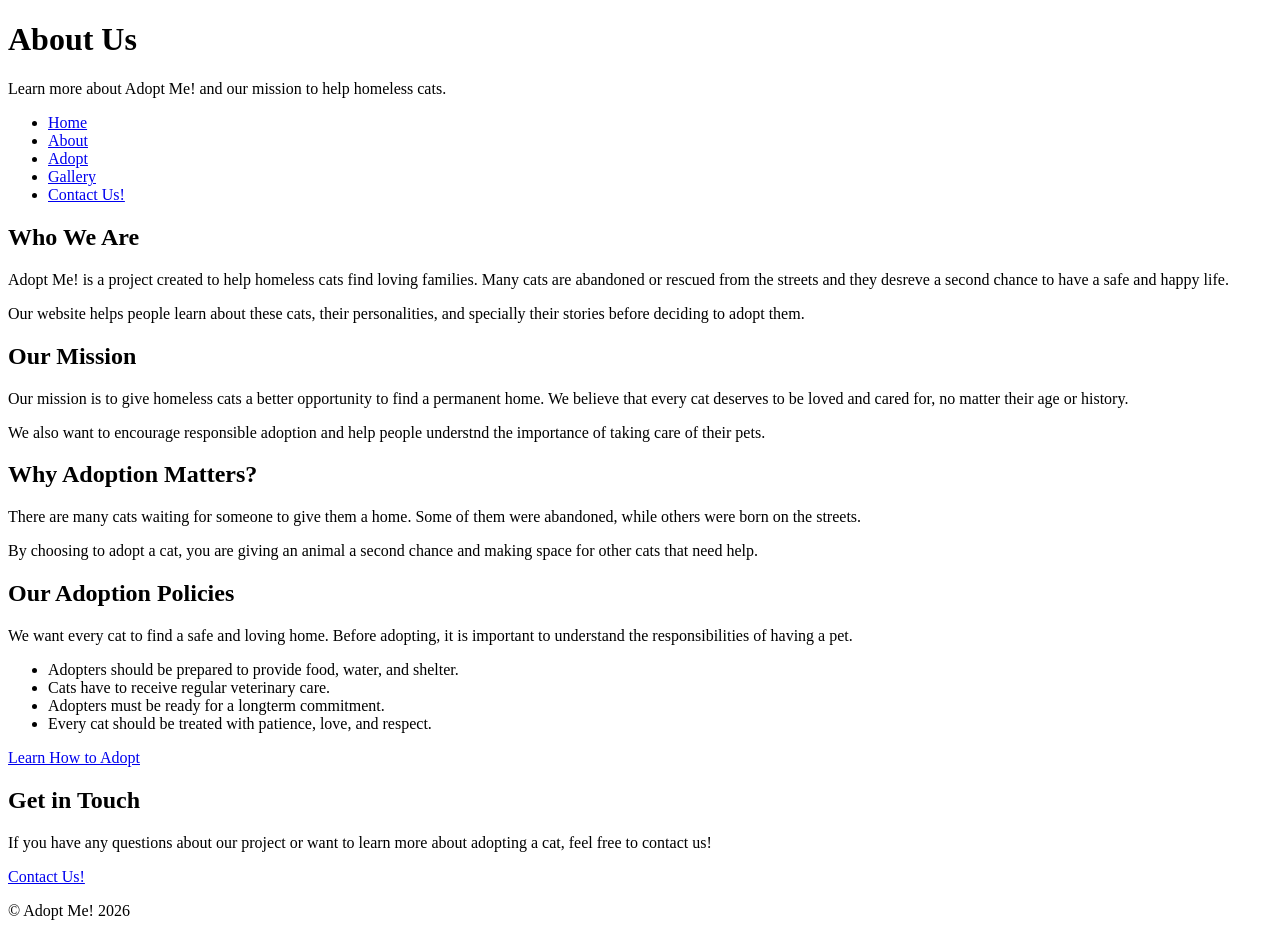
==== about.html @ bbdc1c59 "Add files via upload" ====
<!DOCTYPE html>
<html lang="en">
<!--Head-->
<head>
    <meta charset="UTF-8">

    <!-- This so the website works well on phones-->
    <meta name="viewport" content="width=device-width, initial-scale=1.0">

    <!-- Title-->
    <title>Adopt Me! - About Us</title>

    <link rel="preconnect" href="https://fonts.googleapis.com">
    <link rel="preconnect" href="https://fonts.gstatic.com" crossorigin>

    <link href="https://fonts.googleapis.com/css2?family=Cambay:ital,wght@0,400;0,700;1,400;1,700&family=Delius+Unicase:wght@400;700&display=swap" rel="stylesheet">

    <link rel="stylesheet" href="css/styles.css">
</head>

<!--body-->
<body>

    <!-- header-->
    <header>
        <h1>About Us</h1>
        <p>Learn more about Adopt Me! and our mission to help homeless cats.</p>
    </header>

    <!--navigation-->
    <nav>
        <ul>
            <li><a href="index.html">Home</a></li>
            <li><a href="about.html" aria-current="page">About</a></li>
            <li><a href="adopt.html">Adopt</a></li>
            <li><a href="gallery.html">Gallery</a></li>
            <li><a href="contact.html">Contact Us!</a></li>
        </ul>
    </nav>

    <!--Main-->
    <main>

        <!-- about us section -->
        <section>
            <h2>Who We Are</h2>

            <p>
                Adopt Me! is a project created to help homeless cats
                find loving families. Many cats are abandoned or
                rescued from the streets and they desreve a second
                chance to have a safe and happy life.
            </p>

            <p>
                Our website helps people learn about these cats,
                their personalities, and specially their stories before
                deciding to adopt them.
            </p>
        </section>

        <!-- our mission -->
        <section>
            <h2>Our Mission</h2>

            <p>
                Our mission is to give homeless cats a better
                opportunity to find a permanent home. We believe
                that every cat deserves to be loved and cared for,
                no matter their age or history.
            </p>

            <p>
                We also want to encourage responsible adoption
                and help people understnd the importance of
                taking care of their pets.
            </p>
        </section>

        <!-- why adoption matters -->
        <section>
            <h2>Why Adoption Matters?</h2>

            <p>
                There are many cats waiting for someone to give
                them a home. Some of them were abandoned, while
                others were born on the streets.
            </p>

            <p>
                By choosing to adopt a cat, you are giving an
                animal a second chance and making space for
                other cats that need help.
            </p>
        </section>

        <!-- adoption policies -->
        <section>
            <h2>Our Adoption Policies</h2>

            <p>
                We want every cat to find a safe and loving home.
                Before adopting, it is important to understand
                the responsibilities of having a pet.
            </p>

            <ul>
                <li>Adopters should be prepared to provide food, water, and shelter.</li>
                <li>Cats have to receive regular veterinary care.</li>
                <li>Adopters must be ready for a longterm commitment.</li>
                <li>Every cat should be treated with patience, love, and respect.</li>
            </ul>

            <p>
                <a href="adopt.html">Learn How to Adopt</a>
            </p>
        </section>

        <!-- contact section -->
        <section>
            <h2>Get in Touch</h2>

            <p>
                If you have any questions about our project
                or want to learn more about adopting a cat,
                feel free to contact us!
            </p>

            <p>
                <a href="contact.html">Contact Us!</a>
            </p>
        </section>

    </main>

    <!-- Footer -->
    <footer>
        <p>&copy; Adopt Me! 2026</p>
    </footer>

</body>
</html>
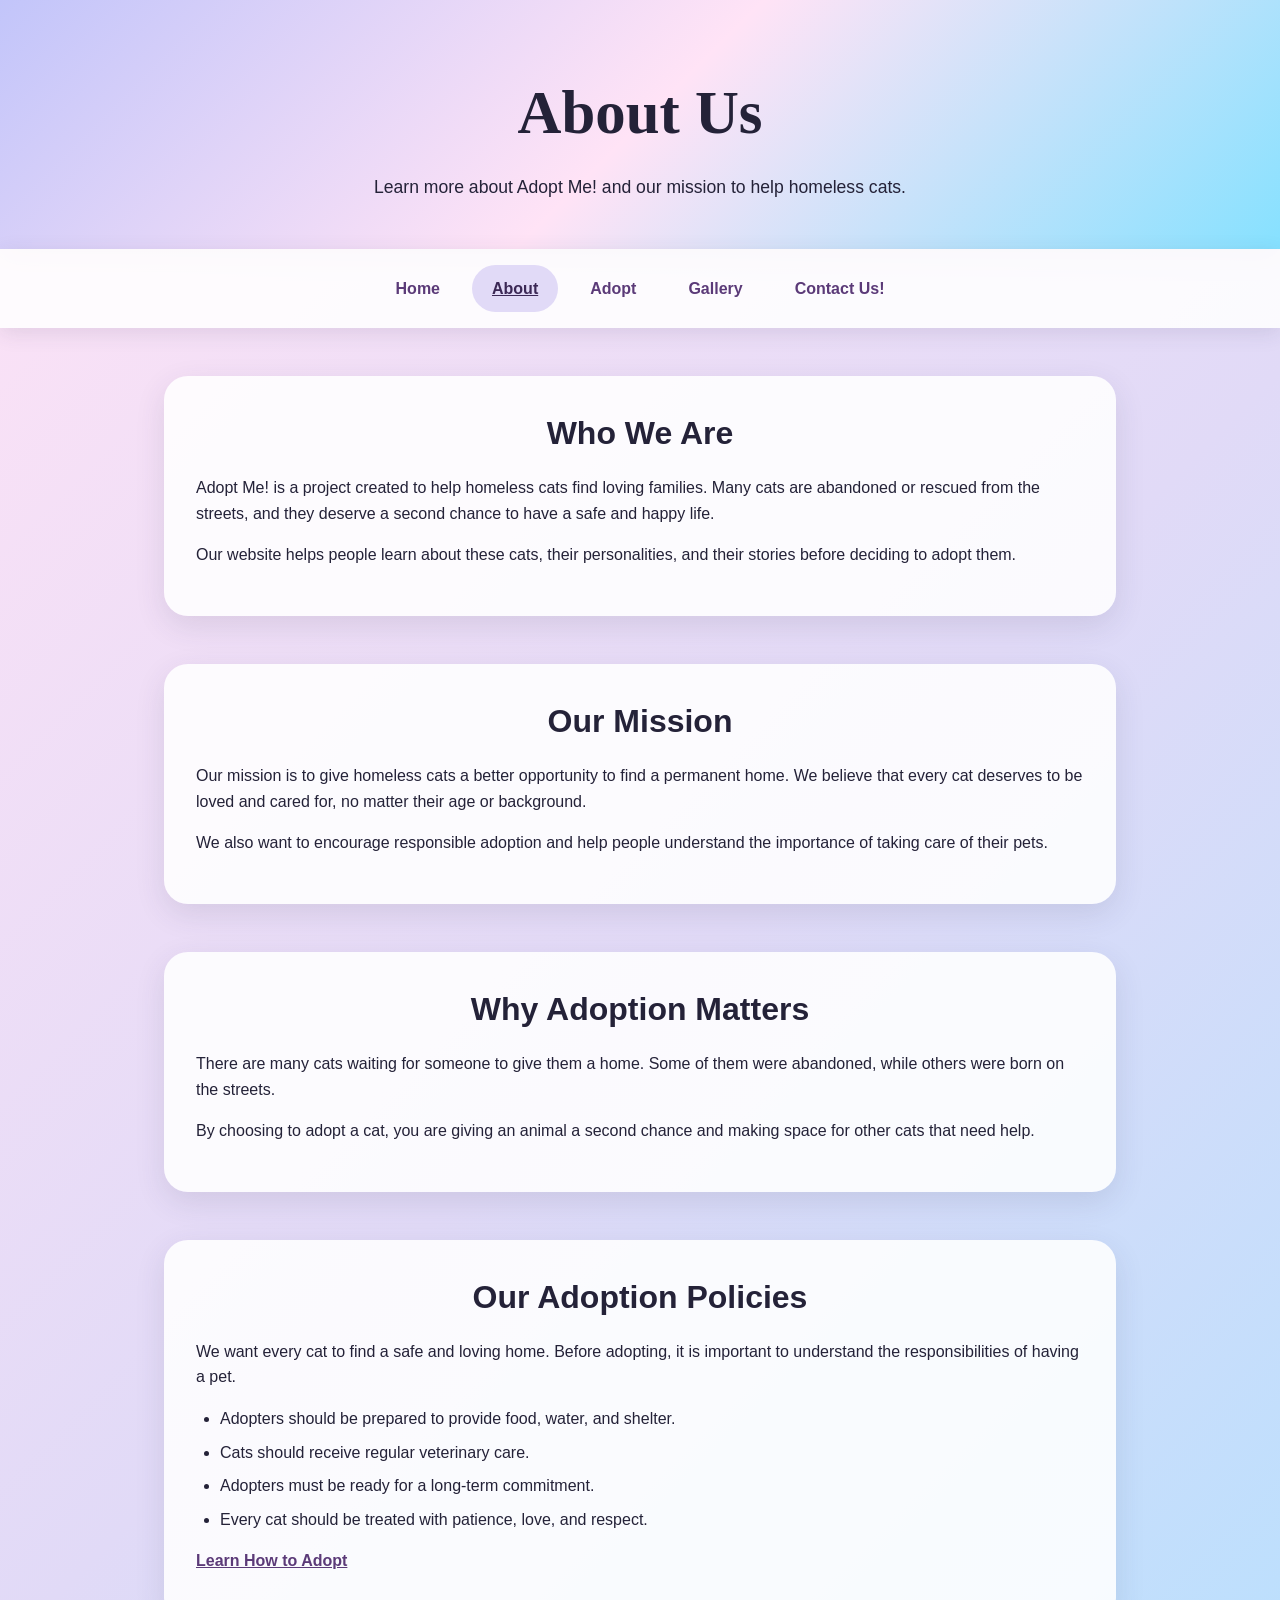
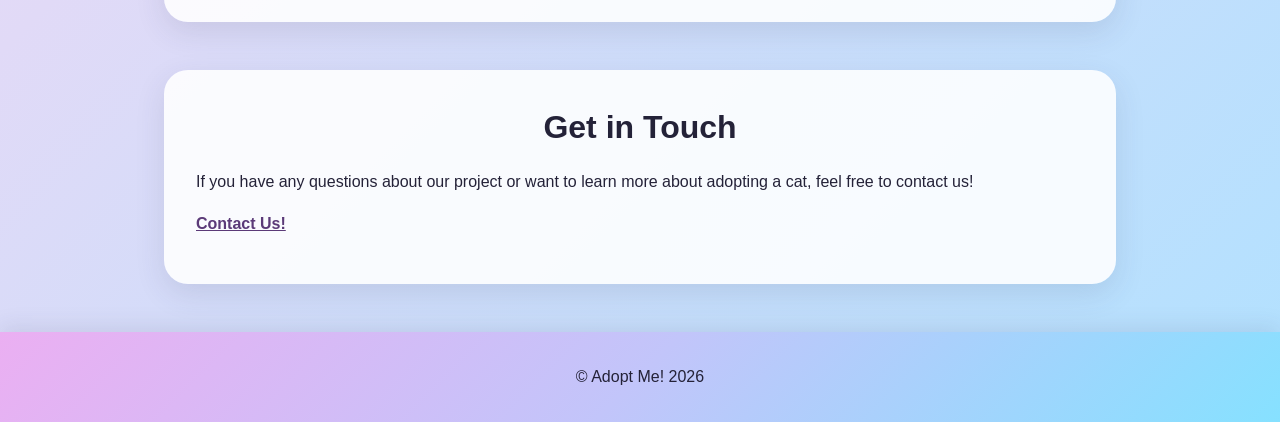
==== commit 7d90dfc1: "Add files via upload" ====
--- a/about.html
+++ b/about.html
@@ -1,15 +1,17 @@
 
 <!DOCTYPE html>
 <html lang="en">
-<!--Head-->
+<!--Head----->
 <head>
     <meta charset="UTF-8">
 
-    <!-- This so the website works well on phones-->
+    <!-- This so the website works well on phones---->
     <meta name="viewport" content="width=device-width, initial-scale=1.0">
 
-    <!-- Title-->
-    <title>Adopt Me! - About Us</title>
+    <!-- Title----->
+    <title>About Our Cat Rescue Mission | Adopt Me! Cat Adoption</title>
+
+    <meta name="description" content="Learn about Adopt Me!, our mission to help homeless cats find loving families, why adoption matters, and the responsibilities of giving a cat a forever home.">
 
     <link rel="preconnect" href="https://fonts.googleapis.com">
     <link rel="preconnect" href="https://fonts.gstatic.com" crossorigin>
@@ -22,13 +24,13 @@
 <!--body-->
 <body>
 
-    <!-- header-->
+    <!-- header ------>
     <header>
         <h1>About Us</h1>
         <p>Learn more about Adopt Me! and our mission to help homeless cats.</p>
     </header>
 
-    <!--navigation-->
+    <!--navigation------------------------->
     <nav>
         <ul>
             <li><a href="index.html">Home</a></li>
@@ -39,7 +41,7 @@
         </ul>
     </nav>
 
-    <!--Main-->
+    <!--Main------->
     <main>
 
         <!-- about us section -->
@@ -49,18 +51,18 @@
             <p>
                 Adopt Me! is a project created to help homeless cats
                 find loving families. Many cats are abandoned or
-                rescued from the streets and they desreve a second
+                rescued from the streets, and they deserve a second
                 chance to have a safe and happy life.
             </p>
 
             <p>
                 Our website helps people learn about these cats,
-                their personalities, and specially their stories before
+                their personalities, and their stories before
                 deciding to adopt them.
             </p>
         </section>
 
-        <!-- our mission -->
+        <!-- our mission ------>
         <section>
             <h2>Our Mission</h2>
 
@@ -68,19 +70,19 @@
                 Our mission is to give homeless cats a better
                 opportunity to find a permanent home. We believe
                 that every cat deserves to be loved and cared for,
-                no matter their age or history.
+                no matter their age or background.
             </p>
 
             <p>
                 We also want to encourage responsible adoption
-                and help people understnd the importance of
+                and help people understand the importance of
                 taking care of their pets.
             </p>
         </section>
 
-        <!-- why adoption matters -->
+        <!-- why adoption matters ------>
         <section>
-            <h2>Why Adoption Matters?</h2>
+            <h2>Why Adoption Matters</h2>
 
             <p>
                 There are many cats waiting for someone to give
@@ -95,7 +97,7 @@
             </p>
         </section>
 
-        <!-- adoption policies -->
+        <!-- adoption policies ------>
         <section>
             <h2>Our Adoption Policies</h2>
 
@@ -107,8 +109,8 @@
 
             <ul>
                 <li>Adopters should be prepared to provide food, water, and shelter.</li>
-                <li>Cats have to receive regular veterinary care.</li>
-                <li>Adopters must be ready for a longterm commitment.</li>
+                <li>Cats should receive regular veterinary care.</li>
+                <li>Adopters must be ready for a long-term commitment.</li>
                 <li>Every cat should be treated with patience, love, and respect.</li>
             </ul>
 
@@ -117,7 +119,7 @@
             </p>
         </section>
 
-        <!-- contact section -->
+        <!-- contact section ------>
         <section>
             <h2>Get in Touch</h2>
 
--- a/css/styles.css
+++ b/css/styles.css
@@ -0,0 +1,535 @@
+
+/* ---------------- reset ---------------- */
+
+* {
+    box-sizing: border-box;
+}
+
+body {
+    margin: 0;
+}
+
+/* ---------------- color palette ---------------- */
+
+:root {
+    --blue-light: #86E1FF;
+    --lavender: #C2C5FA;
+    --purple-light: #E1DAF7;
+    --pink-light: #FFE3F6;
+    --purple: #D0A9FE;
+    --blue: #86C1FC;
+    --pink: #EBAFF2;
+    --sky-blue: #B1E1FF;
+
+    --text-color: #242238;
+    --link-color: #5B3A78;
+    --link-hover: #3B2855;
+    --white: #FFFFFF;
+}
+
+/* ---------------- body ---------------- */
+
+body {
+    font-family: "Cambay", sans-serif;
+    font-size: 1rem;
+    line-height: 1.6;
+    color: var(--text-color);
+
+    background:
+        linear-gradient(
+            135deg,
+            var(--pink-light),
+            var(--purple-light),
+            var(--sky-blue)
+        );
+
+    min-height: 100vh;
+}
+
+/* ---------------- header ---------------- */
+
+header {
+    text-align: center;
+    padding: 3rem 1.5rem 2rem;
+
+    background:
+        linear-gradient(
+            135deg,
+            var(--lavender),
+            var(--pink-light),
+            var(--blue-light)
+        );
+
+    box-shadow:
+        0 8px 25px rgba(57, 55, 90, 0.12);
+}
+
+/* ---------------- title ---------------- */
+
+header h1 {
+    font-family: "Delius Unicase", cursive;
+    font-size: 2.7rem;
+    font-weight: 700;
+    text-align: center;
+    margin: 0;
+    color: var(--text-color);
+}
+
+header p {
+    max-width: 650px;
+    margin: 0.75rem auto 0;
+    font-size: 1.1rem;
+}
+
+/* ---------------- headings ---------------- */
+
+h2,
+h3 {
+    font-family: "Cambay", sans-serif;
+    font-weight: 700;
+    text-align: center;
+}
+
+h2 {
+    font-size: 1.7rem;
+    margin-top: 0;
+    margin-bottom: 1rem;
+}
+
+h3 {
+    font-size: 1.4rem;
+}
+
+/* ---------------- nav ---------------- */
+
+nav {
+    padding: 1rem 2rem;
+    background-color: rgba(255, 255, 255, 0.88);
+
+    box-shadow:
+        0 5px 20px rgba(57, 55, 90, 0.12);
+}
+
+nav ul {
+    list-style: none;
+    margin: 0;
+    padding: 0;
+
+    display: flex;
+    justify-content: center;
+    align-items: center;
+    gap: 0.4rem;
+    flex-wrap: wrap;
+}
+
+/* ---------------- nav links ---------------- */
+
+nav a {
+    display: inline-block;
+    padding: 0.55rem 0.9rem;
+    color: var(--link-color);
+    font-weight: 700;
+    text-decoration: none;
+    border-radius: 999px;
+
+    transition:
+        background-color 0.3s,
+        color 0.3s,
+        transform 0.3s,
+        box-shadow 0.3s;
+}
+
+/* ---------------- nav hover ---------------- */
+
+nav a:hover,
+nav a:focus-visible {
+    color: var(--link-hover);
+    background-color: var(--purple);
+    transform: translateY(-2px);
+
+    box-shadow:
+        0 6px 15px rgba(74, 65, 110, 0.18);
+}
+
+nav a:focus-visible {
+    outline: 3px solid var(--link-hover);
+    outline-offset: 3px;
+}
+
+/* ---------------- current page ---------------- */
+
+nav a[aria-current="page"] {
+    background-color: var(--purple-light);
+    color: var(--link-hover);
+    text-decoration: underline;
+}
+
+/* ---------------- links ---------------- */
+
+main a {
+    color: var(--link-color);
+    font-weight: 700;
+}
+
+main a:hover,
+main a:focus-visible {
+    color: var(--link-hover);
+    text-decoration: underline;
+}
+
+main a:focus-visible {
+    outline: 3px solid var(--link-hover);
+    outline-offset: 3px;
+}
+
+/* ---------------- main content ---------------- */
+
+main {
+    max-width: 1000px;
+    margin: 2rem auto;
+    padding: 0 1rem;
+}
+
+/* ---------------- sections ---------------- */
+
+section {
+    margin-bottom: 3rem;
+    padding: 1.5rem;
+
+    background-color: rgba(255, 255, 255, 0.88);
+    border-radius: 24px;
+
+    box-shadow:
+        0 10px 30px rgba(57, 55, 90, 0.12);
+}
+
+/* ---------------- paragraphs ---------------- */
+
+p {
+    margin-top: 0;
+    margin-bottom: 1rem;
+}
+
+/* ---------------- lists ---------------- */
+
+main ul,
+main ol {
+    padding-left: 1.5rem;
+}
+
+main li {
+    margin-bottom: 0.5rem;
+}
+
+/* ---------------- cats ---------------- */
+
+.cat-card {
+    margin-bottom: 1.5rem;
+    padding: 1.5rem;
+
+    background:
+        linear-gradient(
+            135deg,
+            var(--sky-blue),
+            var(--purple-light),
+            var(--pink-light)
+        );
+
+    border-radius: 20px;
+
+    box-shadow:
+        0 8px 22px rgba(57, 55, 90, 0.12);
+
+    transition:
+        transform 0.3s,
+        box-shadow 0.3s;
+}
+
+.cat-card:hover {
+    transform: translateY(-5px);
+
+    box-shadow:
+        0 15px 30px rgba(57, 55, 90, 0.18);
+}
+
+/* ---------------- cat images ---------------- */
+
+img {
+    display: block;
+    max-width: 100%;
+    height: auto;
+    margin: 1.5rem auto;
+    border-radius: 20px;
+
+    box-shadow:
+        0 8px 25px rgba(57, 55, 90, 0.16);
+}
+
+/* ---------------- gallery ---------------- */
+
+.cat-gallery {
+    display: grid;
+    grid-template-columns: 1fr;
+    gap: 2rem;
+}
+
+.cat-gallery article {
+    min-width: 0;
+    padding: 1.5rem;
+
+    background:
+        linear-gradient(
+            135deg,
+            var(--sky-blue),
+            var(--purple-light),
+            var(--pink-light)
+        );
+
+    border-radius: 20px;
+
+    box-shadow:
+        0 8px 22px rgba(57, 55, 90, 0.12);
+
+    transition:
+        transform 0.3s,
+        box-shadow 0.3s;
+}
+
+.cat-gallery article:hover {
+    transform: translateY(-5px);
+
+    box-shadow:
+        0 15px 30px rgba(57, 55, 90, 0.18);
+}
+
+.cat-gallery h3 {
+    margin-top: 0;
+}
+
+.cat-gallery img {
+    width: 100%;
+    max-width: 400px;
+    height: auto;
+    border-radius: 20px;
+}
+
+/* ---------------- buttons ---------------- */
+
+button,
+.button {
+    display: inline-block;
+    padding: 0.75rem 1.4rem;
+
+    font-family: "Cambay", sans-serif;
+    font-size: 1rem;
+    font-weight: 700;
+
+    color: var(--text-color);
+
+    background:
+        linear-gradient(
+            135deg,
+            var(--purple),
+            var(--pink)
+        );
+
+    border: none;
+    border-radius: 999px;
+    text-decoration: none;
+    cursor: pointer;
+
+    box-shadow:
+        0 6px 15px rgba(57, 55, 90, 0.15);
+
+    transition:
+        transform 0.3s,
+        box-shadow 0.3s;
+}
+
+button:hover,
+.button:hover {
+    transform: translateY(-3px);
+
+    box-shadow:
+        0 10px 22px rgba(57, 55, 90, 0.22);
+}
+
+button:focus-visible,
+.button:focus-visible {
+    outline: 3px solid var(--link-hover);
+    outline-offset: 3px;
+}
+
+/* ---------------- contact form ---------------- */
+
+form {
+    max-width: 650px;
+    margin: 2rem auto;
+}
+
+.form-group {
+    margin-bottom: 1.5rem;
+}
+
+.form-group label {
+    display: block;
+    font-weight: 700;
+    margin-bottom: 0.5rem;
+}
+
+/* ---------------- form inputs ---------------- */
+
+input[type="text"],
+input[type="email"],
+input[type="tel"],
+select,
+textarea {
+    width: 100%;
+    padding: 0.75rem;
+
+    font-family: "Cambay", sans-serif;
+    font-size: 1rem;
+
+    color: var(--text-color);
+    background-color: var(--white);
+
+    border: 2px solid var(--link-color);
+    border-radius: 10px;
+}
+
+textarea {
+    resize: vertical;
+}
+
+/* ---------------- fieldset ---------------- */
+
+fieldset {
+    margin-bottom: 1.5rem;
+    padding: 1rem;
+
+    border: 2px solid var(--link-color);
+    border-radius: 10px;
+}
+
+legend {
+    font-weight: 700;
+}
+
+fieldset label {
+    margin-left: 0.5rem;
+}
+
+fieldset div {
+    margin-bottom: 0.5rem;
+}
+
+/* ---------------- checkbox and radio ---------------- */
+
+input[type="checkbox"],
+input[type="radio"] {
+    accent-color: var(--link-color);
+}
+
+input[type="checkbox"] {
+    margin-right: 0.5rem;
+}
+
+/* ---------------- form focus ---------------- */
+
+input:focus-visible,
+select:focus-visible,
+textarea:focus-visible {
+    outline: 3px solid var(--link-hover);
+    outline-offset: 3px;
+}
+
+/* ---------------- form validation ---------------- */
+
+input:invalid:not(:placeholder-shown),
+textarea:invalid:not(:placeholder-shown) {
+    border-color: #A12D55;
+}
+
+/* ---------------- footer ---------------- */
+
+footer {
+    margin-top: 3rem;
+    padding: 2rem;
+    text-align: center;
+    color: var(--text-color);
+
+    background:
+        linear-gradient(
+            135deg,
+            var(--pink),
+            var(--lavender),
+            var(--blue-light)
+        );
+
+    box-shadow:
+        0 -6px 20px rgba(57, 55, 90, 0.10);
+}
+
+footer p {
+    margin: 0;
+}
+
+/* ---------------- tablet screens ---------------- */
+
+@media (min-width: 601px) {
+
+    header {
+        padding: 4rem 2rem 3rem;
+    }
+
+    header h1 {
+        font-size: 3.8rem;
+    }
+
+    h2 {
+        font-size: 2rem;
+    }
+
+    main {
+        margin: 3rem auto;
+        padding: 0 1.5rem;
+    }
+
+    section {
+        padding: 2rem;
+    }
+
+    nav ul {
+        gap: 0.75rem;
+    }
+
+    nav a {
+        padding: 0.65rem 1.25rem;
+    }
+}
+
+/* ---------------- for larger screens ---------------- */
+
+@media (min-width: 768px) {
+
+    .cat-gallery {
+        grid-template-columns: repeat(2, minmax(0, 1fr));
+    }
+
+    .cat-gallery article {
+        padding: 2rem;
+    }
+}
+
+/* ---------------- reduced motion ---------------- */
+
+@media (prefers-reduced-motion: reduce) {
+
+    nav a,
+    button,
+    .button,
+    .cat-card,
+    .cat-gallery article {
+        transition: none;
+    }
+}
